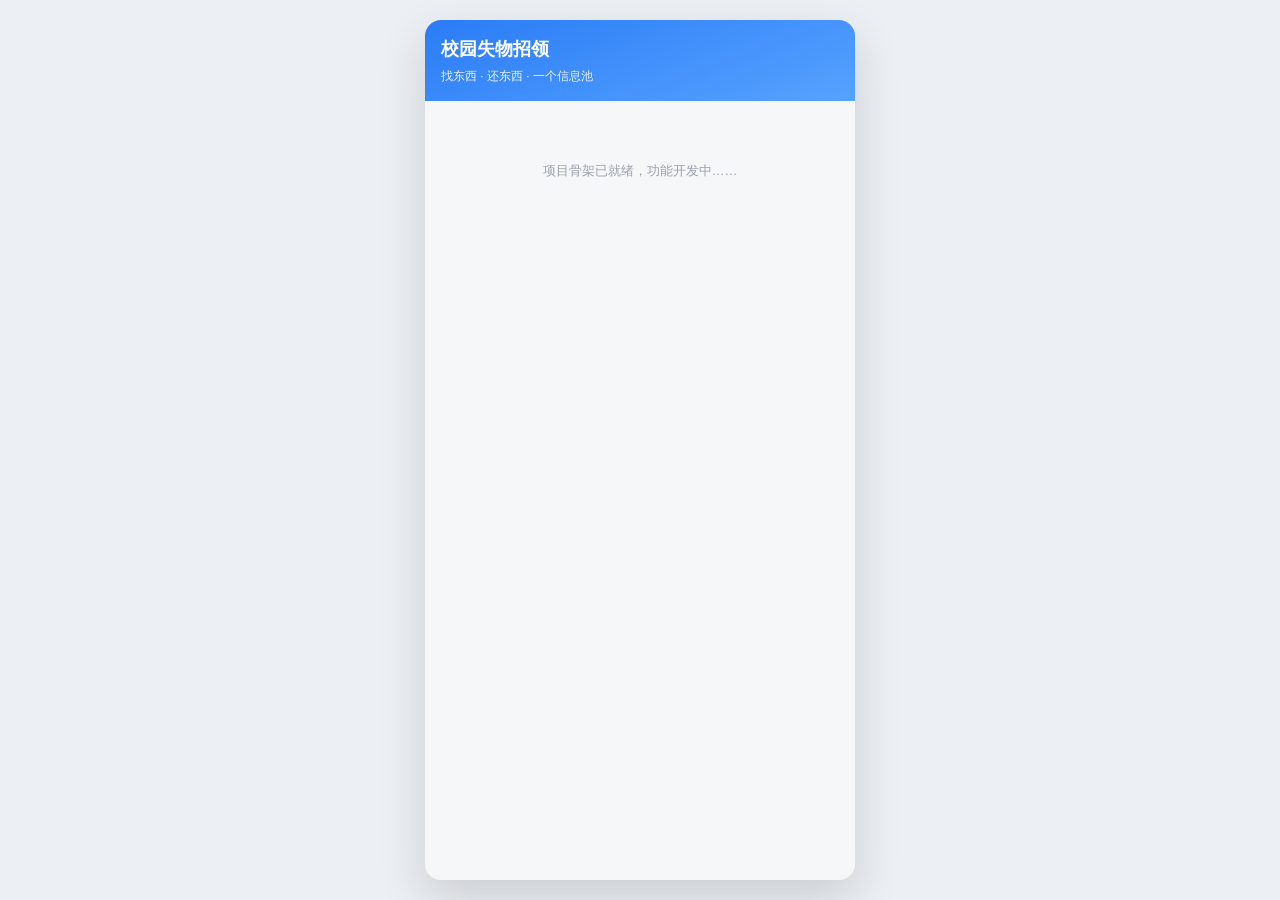
==== index.html @ ad5a4f25 "chore: 初始化项目结构与 README" ====
<!DOCTYPE html>
<html lang="zh-CN">
<head>
<meta charset="UTF-8">
<meta name="viewport" content="width=device-width, initial-scale=1.0, viewport-fit=cover">
<title>校园失物招领</title>
<link rel="stylesheet" href="css/style.css">
</head>
<body>

<div class="app">

  <header class="topbar">
    <h1 class="topbar-title">校园失物招领</h1>
    <p class="topbar-sub">找东西 · 还东西 · 一个信息池</p>
  </header>

  <main class="page" id="page">
    <div class="empty">项目骨架已就绪，功能开发中……</div>
  </main>

</div>

</body>
</html>
---- css/style.css ----
/* ===== 设计变量 ===== */
:root {
  --primary: #2b7cf6;
  --primary-light: #eaf2ff;
  --lost: #ff8f1f;
  --lost-light: #fff4e8;
  --found: #14b8a6;
  --found-light: #e6f8f6;
  --danger: #f5222d;
  --text: #1f2329;
  --text-2: #5f6672;
  --text-3: #9aa1ab;
  --line: #eef0f3;
  --bg: #f6f7f9;
  --radius: 12px;
  --app-width: 430px;
}

/* ===== 基础重置 ===== */
* { box-sizing: border-box; -webkit-tap-highlight-color: transparent; }

html, body { height: 100%; }

body {
  margin: 0;
  background: #eceff3;
  color: var(--text);
  font-family: "PingFang SC", "Microsoft YaHei", "Helvetica Neue", Arial, sans-serif;
  font-size: 14px;
  line-height: 1.5;
}

/* ===== 应用容器：移动端铺满，桌面端居中竖排 ===== */
.app {
  max-width: var(--app-width);
  min-height: 100%;
  margin: 0 auto;
  background: var(--bg);
  display: flex;
  flex-direction: column;
}

@media (min-width: 480px) {
  body { padding: 20px 0; }
  .app {
    min-height: auto;
    height: calc(100vh - 40px);
    border-radius: 16px;
    overflow: hidden;
    box-shadow: 0 18px 46px rgba(31, 35, 41, .16);
  }
}

/* ===== 顶部栏 ===== */
.topbar {
  flex: 0 0 auto;
  padding: 16px;
  color: #fff;
  background: linear-gradient(160deg, #2b7cf6 0%, #56a2ff 100%);
}

.topbar-title { margin: 0; font-size: 18px; font-weight: 600; }

.topbar-sub { margin: 4px 0 0; font-size: 12px; opacity: .9; }

/* ===== 内容区 ===== */
.page {
  flex: 1 1 auto;
  overflow-y: auto;
  -webkit-overflow-scrolling: touch;
}

.page::-webkit-scrollbar { width: 0; }

.empty {
  text-align: center;
  color: var(--text-3);
  font-size: 13px;
  padding: 60px 0;
}
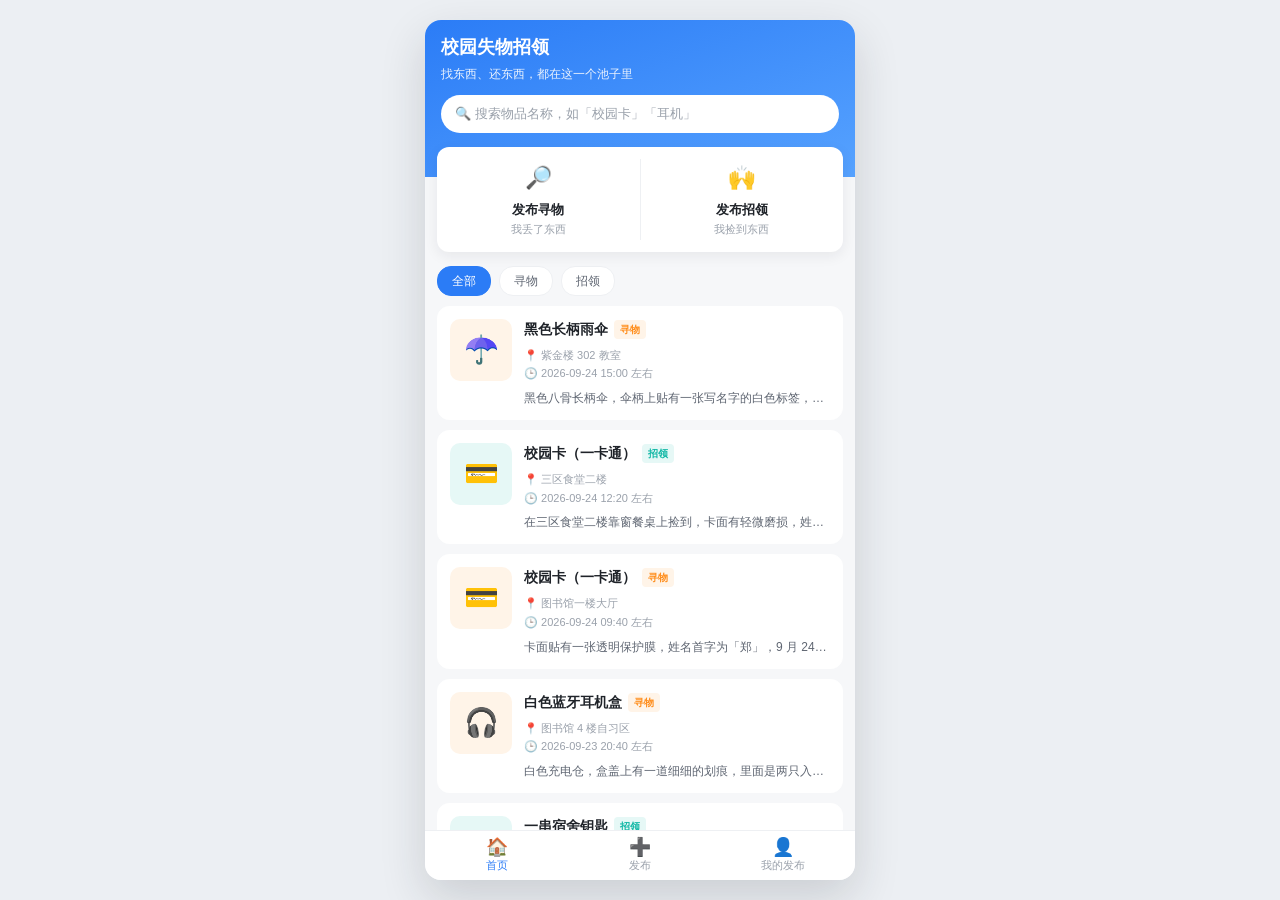
==== commit 64b6740a: "feat: 实现首页列表与类型筛选" ====
--- a/index.html
+++ b/index.html
@@ -10,16 +10,26 @@
 
 <div class="app">
 
-  <header class="topbar">
-    <h1 class="topbar-title">校园失物招领</h1>
-    <p class="topbar-sub">找东西 · 还东西 · 一个信息池</p>
-  </header>
+  <main class="page" id="page"></main>
 
-  <main class="page" id="page">
-    <div class="empty">项目骨架已就绪，功能开发中……</div>
-  </main>
+  <nav class="tabbar" id="tabbar">
+    <button class="tab" data-action="tab" data-route="home"><span class="ico">🏠</span>首页</button>
+    <button class="tab" data-action="tab" data-route="publish"><span class="ico">➕</span>发布</button>
+    <button class="tab" data-action="tab" data-route="mine"><span class="ico">👤</span>我的发布</button>
+  </nav>
+
+  <div class="toast" id="toast"></div>
 
 </div>
 
+<!-- 核心逻辑模块（纯逻辑，可被单元测试覆盖） -->
+<script src="js/utils.js"></script>
+<script src="js/seed.js"></script>
+<script src="js/validate.js"></script>
+<script src="js/search.js"></script>
+<script src="js/store.js"></script>
+<!-- 界面与交互 -->
+<script src="js/ui.js"></script>
+
 </body>
 </html>
--- a/css/style.css
+++ b/css/style.css
@@ -30,8 +30,11 @@
   line-height: 1.5;
 }
 
+button { font-family: inherit; }
+
 /* ===== 应用容器：移动端铺满，桌面端居中竖排 ===== */
 .app {
+  position: relative;
   max-width: var(--app-width);
   min-height: 100%;
   margin: 0 auto;
@@ -51,19 +54,7 @@
   }
 }
 
-/* ===== 顶部栏 ===== */
-.topbar {
-  flex: 0 0 auto;
-  padding: 16px;
-  color: #fff;
-  background: linear-gradient(160deg, #2b7cf6 0%, #56a2ff 100%);
-}
-
-.topbar-title { margin: 0; font-size: 18px; font-weight: 600; }
-
-.topbar-sub { margin: 4px 0 0; font-size: 12px; opacity: .9; }
-
-/* ===== 内容区 ===== */
+/* ===== 内容区（可滚动） ===== */
 .page {
   flex: 1 1 auto;
   overflow-y: auto;
@@ -72,9 +63,609 @@
 
 .page::-webkit-scrollbar { width: 0; }
 
+/* ===== 子页面顶部导航 ===== */
+.navbar {
+  position: sticky;
+  top: 0;
+  z-index: 5;
+  flex: 0 0 auto;
+  display: flex;
+  align-items: center;
+  height: 46px;
+  padding: 0 12px;
+  background: #fff;
+  border-bottom: 1px solid var(--line);
+}
+
+.navbar .back {
+  width: 32px;
+  height: 32px;
+  border: none;
+  background: none;
+  font-size: 20px;
+  line-height: 1;
+  color: var(--text);
+  cursor: pointer;
+  border-radius: 50%;
+}
+
+.navbar .back:hover { background: var(--bg); }
+
+.navbar .title {
+  flex: 1;
+  text-align: center;
+  font-size: 15px;
+  font-weight: 600;
+}
+
+.navbar .placeholder { width: 32px; }
+
+/* ===== 底部标签栏 ===== */
+.tabbar {
+  flex: 0 0 auto;
+  display: flex;
+  border-top: 1px solid var(--line);
+  background: #fff;
+}
+
+.tabbar.hide { display: none; }
+
+.tab {
+  flex: 1;
+  display: flex;
+  flex-direction: column;
+  align-items: center;
+  justify-content: center;
+  gap: 2px;
+  padding: 7px 0;
+  font-size: 11px;
+  color: var(--text-3);
+  background: none;
+  border: none;
+  cursor: pointer;
+}
+
+.tab .ico { font-size: 18px; line-height: 1; }
+
+.tab.on { color: var(--primary); }
+
+/* ===== 轻提示 ===== */
+.toast {
+  position: absolute;
+  left: 50%;
+  top: 50%;
+  transform: translate(-50%, -50%) scale(.94);
+  z-index: 50;
+  max-width: 250px;
+  padding: 10px 18px;
+  border-radius: 8px;
+  background: rgba(31, 35, 41, .86);
+  color: #fff;
+  font-size: 13px;
+  text-align: center;
+  opacity: 0;
+  pointer-events: none;
+  transition: .18s;
+}
+
+.toast.on { opacity: 1; transform: translate(-50%, -50%) scale(1); }
+
+/* ===== 空状态 ===== */
 .empty {
   text-align: center;
   color: var(--text-3);
   font-size: 13px;
   padding: 60px 0;
 }
+
+/* ================= 首页 ================= */
+.home-head {
+  padding: 14px 16px 44px;
+  color: #fff;
+  background: linear-gradient(160deg, #2b7cf6 0%, #56a2ff 100%);
+}
+
+.home-head h2 { margin: 0 0 4px; font-size: 18px; }
+
+.home-head p { margin: 0 0 12px; font-size: 12px; opacity: .9; }
+
+.searchbar {
+  display: flex;
+  align-items: center;
+  gap: 8px;
+  padding: 9px 14px;
+  border-radius: 20px;
+  background: #fff;
+  color: var(--text-3);
+  font-size: 13px;
+  cursor: pointer;
+}
+
+/* 快捷入口（发布寻物 / 招领），上浮压住头部 */
+.quick {
+  position: relative;
+  z-index: 2;
+  display: flex;
+  margin: -30px 12px 0;
+  background: #fff;
+  border-radius: var(--radius);
+  box-shadow: 0 4px 14px rgba(31, 35, 41, .07);
+}
+
+.quick .q {
+  flex: 1;
+  padding: 14px 8px;
+  text-align: center;
+  border-radius: var(--radius);
+  cursor: pointer;
+}
+
+.quick .q:active { background: var(--bg); }
+
+.quick .q .ico { font-size: 22px; }
+
+.quick .q .t { margin-top: 6px; font-size: 13px; font-weight: 600; }
+
+.quick .q .d { margin-top: 2px; font-size: 11px; color: var(--text-3); }
+
+.quick .split { width: 1px; margin: 12px 0; background: var(--line); }
+
+/* 数据概览条 */
+.stats {
+  display: flex;
+  margin: 12px 12px 0;
+  padding: 12px 0;
+  background: #fff;
+  border-radius: var(--radius);
+  box-shadow: 0 4px 14px rgba(31, 35, 41, .05);
+}
+
+.stats .s { flex: 1; text-align: center; }
+
+.stats .s .n { font-size: 17px; font-weight: 700; color: var(--primary); }
+
+.stats .s .l { margin-top: 2px; font-size: 11px; color: var(--text-3); }
+
+/* 筛选 chips */
+.filter {
+  display: flex;
+  gap: 8px;
+  padding: 14px 12px 6px;
+  flex-wrap: wrap;
+}
+
+.chip {
+  padding: 5px 14px;
+  border-radius: 14px;
+  font-size: 12px;
+  background: #fff;
+  color: var(--text-2);
+  border: 1px solid var(--line);
+  cursor: pointer;
+}
+
+.chip.on {
+  background: var(--primary);
+  color: #fff;
+  border-color: var(--primary);
+}
+
+/* 列表与卡片 */
+.list {
+  padding: 4px 12px 16px;
+  display: flex;
+  flex-direction: column;
+  gap: 10px;
+}
+
+.card {
+  display: flex;
+  gap: 12px;
+  padding: 12px;
+  background: #fff;
+  border: 1px solid #fff;
+  border-radius: var(--radius);
+  cursor: pointer;
+}
+
+.card:hover { border-color: #dbe6fb; }
+
+.thumb {
+  flex: 0 0 62px;
+  width: 62px;
+  height: 62px;
+  display: flex;
+  align-items: center;
+  justify-content: center;
+  font-size: 28px;
+  border-radius: 10px;
+  background: var(--bg);
+}
+
+.thumb.lost { background: var(--lost-light); }
+
+.thumb.found { background: var(--found-light); }
+
+.card .info { flex: 1; min-width: 0; }
+
+.card .row1 { display: flex; align-items: center; gap: 6px; }
+
+.card .name {
+  font-size: 14px;
+  font-weight: 600;
+  overflow: hidden;
+  text-overflow: ellipsis;
+  white-space: nowrap;
+}
+
+.tag {
+  flex: 0 0 auto;
+  padding: 2px 6px;
+  border-radius: 4px;
+  font-size: 10px;
+  font-weight: 600;
+}
+
+.tag.lost { color: var(--lost); background: var(--lost-light); }
+
+.tag.found { color: var(--found); background: var(--found-light); }
+
+.tag.done { color: var(--text-3); background: var(--bg); }
+
+.card .meta { margin-top: 6px; font-size: 11px; color: var(--text-3); line-height: 1.7; }
+
+.card .desc {
+  margin-top: 6px;
+  font-size: 12px;
+  color: var(--text-2);
+  overflow: hidden;
+  text-overflow: ellipsis;
+  white-space: nowrap;
+}
+
+/* ================= 表单页 ================= */
+.form {
+  padding: 12px;
+  display: flex;
+  flex-direction: column;
+  gap: 12px;
+}
+
+.segment {
+  display: flex;
+  padding: 4px;
+  background: #fff;
+  border-radius: 10px;
+}
+
+.segment .seg {
+  flex: 1;
+  padding: 9px 0;
+  text-align: center;
+  font-size: 13px;
+  font-weight: 600;
+  color: var(--text-2);
+  border-radius: 8px;
+  cursor: pointer;
+}
+
+.segment .seg.on { background: var(--primary-light); color: var(--primary); }
+
+.field {
+  padding: 4px 12px;
+  background: #fff;
+  border-radius: var(--radius);
+}
+
+.field.invalid { box-shadow: inset 0 0 0 1px #ffd6d6; }
+
+.field .label { padding: 10px 0 2px; font-size: 12px; color: var(--text-3); }
+
+.field .label .req { color: var(--danger); }
+
+.field input,
+.field textarea,
+.field select {
+  width: 100%;
+  padding: 4px 0 10px;
+  border: none;
+  outline: none;
+  background: transparent;
+  font-size: 14px;
+  font-family: inherit;
+  color: var(--text);
+  resize: none;
+}
+
+.field input::placeholder,
+.field textarea::placeholder { color: #c3c8cf; }
+
+.field textarea { min-height: 66px; }
+
+.err {
+  padding-bottom: 8px;
+  font-size: 11px;
+  color: var(--danger);
+}
+
+.tips { padding: 0 4px; font-size: 11px; color: var(--text-3); line-height: 1.6; }
+
+.btn {
+  width: 100%;
+  padding: 12px 0;
+  border: none;
+  border-radius: 22px;
+  font-size: 15px;
+  font-weight: 600;
+  cursor: pointer;
+}
+
+.btn-main { background: var(--primary); color: #fff; }
+
+.btn-main:active { background: #1f6fe0; }
+
+.btn-ghost { background: #fff; color: var(--primary); border: 1px solid #cfe0fb; }
+
+/* ================= 发布成功 ================= */
+.result {
+  flex: 1;
+  display: flex;
+  flex-direction: column;
+  align-items: center;
+  justify-content: center;
+  gap: 10px;
+  padding: 40px 32px;
+  background: #fff;
+  min-height: 100%;
+}
+
+.result .circle {
+  width: 76px;
+  height: 76px;
+  display: flex;
+  align-items: center;
+  justify-content: center;
+  border-radius: 50%;
+  background: var(--found-light);
+  color: var(--found);
+  font-size: 38px;
+}
+
+.result h3 { margin: 6px 0 0; font-size: 17px; }
+
+.result p { margin: 0; font-size: 13px; color: var(--text-3); text-align: center; line-height: 1.7; }
+
+.result .acts { width: 100%; display: flex; flex-direction: column; gap: 10px; margin-top: 16px; }
+
+/* ================= 搜索页 ================= */
+.search-head {
+  position: sticky;
+  top: 0;
+  z-index: 5;
+  display: flex;
+  align-items: center;
+  gap: 10px;
+  padding: 10px 12px;
+  background: #fff;
+}
+
+.search-head .box {
+  flex: 1;
+  display: flex;
+  align-items: center;
+  gap: 6px;
+  padding: 8px 12px;
+  background: var(--bg);
+  border-radius: 18px;
+}
+
+.search-head input {
+  flex: 1;
+  border: none;
+  outline: none;
+  background: transparent;
+  font-size: 13px;
+  font-family: inherit;
+}
+
+.search-head .cancel { font-size: 13px; color: var(--text-2); cursor: pointer; }
+
+.sec { padding: 14px 12px 0; }
+
+.sec .sec-title { margin-bottom: 8px; font-size: 12px; color: var(--text-3); }
+
+.kw { display: flex; flex-wrap: wrap; gap: 8px; }
+
+.kw span {
+  padding: 6px 12px;
+  border-radius: 14px;
+  background: #fff;
+  font-size: 12px;
+  color: var(--text-2);
+  cursor: pointer;
+}
+
+.kw span:hover { color: var(--primary); background: var(--primary-light); }
+
+.filter-row { display: flex; gap: 8px; padding: 12px 12px 4px; flex-wrap: wrap; }
+
+.res-head { padding: 12px 12px 0; font-size: 12px; color: var(--text-3); }
+
+/* ================= 详情页 ================= */
+.detail-hero {
+  height: 190px;
+  display: flex;
+  align-items: center;
+  justify-content: center;
+  font-size: 76px;
+  background: var(--bg);
+}
+
+.detail-card { padding: 14px 16px; background: #fff; }
+
+.detail-card .name-row { display: flex; align-items: center; gap: 8px; }
+
+.detail-card .name-row .name { font-size: 18px; font-weight: 600; }
+
+.detail-card .status {
+  margin-left: auto;
+  padding: 3px 8px;
+  border-radius: 10px;
+  font-size: 11px;
+  color: var(--primary);
+  background: var(--primary-light);
+}
+
+.detail-card .status.done { color: var(--text-3); background: var(--bg); }
+
+.detail-card .desc { margin-top: 12px; font-size: 13px; color: var(--text-2); line-height: 1.8; }
+
+.rows { margin-top: 10px; padding: 4px 16px; background: #fff; }
+
+.rows .r {
+  display: flex;
+  justify-content: space-between;
+  padding: 12px 0;
+  font-size: 13px;
+  border-bottom: 1px solid var(--line);
+}
+
+.rows .r:last-child { border-bottom: none; }
+
+.rows .r .k { color: var(--text-3); }
+
+.rows .r .v { color: var(--text); }
+
+.publisher {
+  display: flex;
+  align-items: center;
+  gap: 10px;
+  margin-top: 10px;
+  padding: 14px 16px;
+  background: #fff;
+}
+
+.publisher .avatar {
+  width: 38px;
+  height: 38px;
+  display: flex;
+  align-items: center;
+  justify-content: center;
+  border-radius: 50%;
+  background: var(--primary-light);
+  color: var(--primary);
+  font-size: 14px;
+  font-weight: 600;
+}
+
+.publisher .pu-info { flex: 1; }
+
+.publisher .pu-name { font-size: 13px; font-weight: 600; }
+
+.publisher .pu-sub { margin-top: 3px; font-size: 11px; color: var(--text-3); }
+
+.publisher .contact-btn {
+  border: none;
+  background: none;
+  font-size: 12px;
+  color: var(--primary);
+  cursor: pointer;
+}
+
+/* 展开后的联系方式 */
+.contact-box {
+  margin-top: 10px;
+  padding: 14px 16px;
+  background: #fff;
+}
+
+.contact-box .c-label { font-size: 11px; color: var(--text-3); }
+
+.contact-box .c-row { display: flex; align-items: center; gap: 10px; margin-top: 6px; }
+
+.contact-box .c-value { flex: 1; font-size: 15px; font-weight: 600; color: var(--text); }
+
+.copy-btn {
+  padding: 6px 14px;
+  border: 1px solid #cfe0fb;
+  border-radius: 16px;
+  background: var(--primary-light);
+  color: var(--primary);
+  font-size: 12px;
+  cursor: pointer;
+}
+
+.notice { padding: 12px 16px 20px; font-size: 11px; color: var(--text-3); line-height: 1.7; }
+
+.detail-actions {
+  position: sticky;
+  bottom: 0;
+  z-index: 4;
+  display: flex;
+  gap: 10px;
+  align-items: center;
+  padding: 8px 12px;
+  background: #fff;
+  border-top: 1px solid var(--line);
+}
+
+.detail-actions .btn { padding: 11px 0; }
+
+.detail-actions .btn-ghost { flex: 0 0 108px; }
+
+/* ================= 我的发布 ================= */
+.mine-head {
+  display: flex;
+  align-items: center;
+  gap: 12px;
+  padding: 16px;
+  color: #fff;
+  background: linear-gradient(160deg, #2b7cf6 0%, #56a2ff 100%);
+}
+
+.mine-head .avatar {
+  width: 46px;
+  height: 46px;
+  display: flex;
+  align-items: center;
+  justify-content: center;
+  border-radius: 50%;
+  background: rgba(255, 255, 255, .24);
+  font-size: 17px;
+  font-weight: 600;
+}
+
+.mine-head .nm { font-size: 15px; font-weight: 600; }
+
+.mine-head .sub { margin-top: 3px; font-size: 11px; opacity: .9; }
+
+.my-item { padding: 12px; background: #fff; border-radius: var(--radius); }
+
+.my-item .top { display: flex; align-items: center; gap: 8px; }
+
+.my-item .top .name { flex: 1; font-size: 14px; font-weight: 600; }
+
+.my-item .top select {
+  padding: 3px 6px;
+  border: 1px solid var(--line);
+  border-radius: 6px;
+  font-size: 11px;
+  color: var(--text-2);
+  background: #fff;
+  outline: none;
+}
+
+.my-item .meta { margin-top: 8px; font-size: 11px; color: var(--text-3); line-height: 1.7; }
+
+.my-item .acts {
+  display: flex;
+  justify-content: flex-end;
+  gap: 16px;
+  margin-top: 10px;
+  padding-top: 10px;
+  border-top: 1px solid var(--line);
+}
+
+.my-item .acts span { font-size: 12px; color: var(--primary); cursor: pointer; }
+
+.my-item .acts span.danger { color: var(--danger); }
